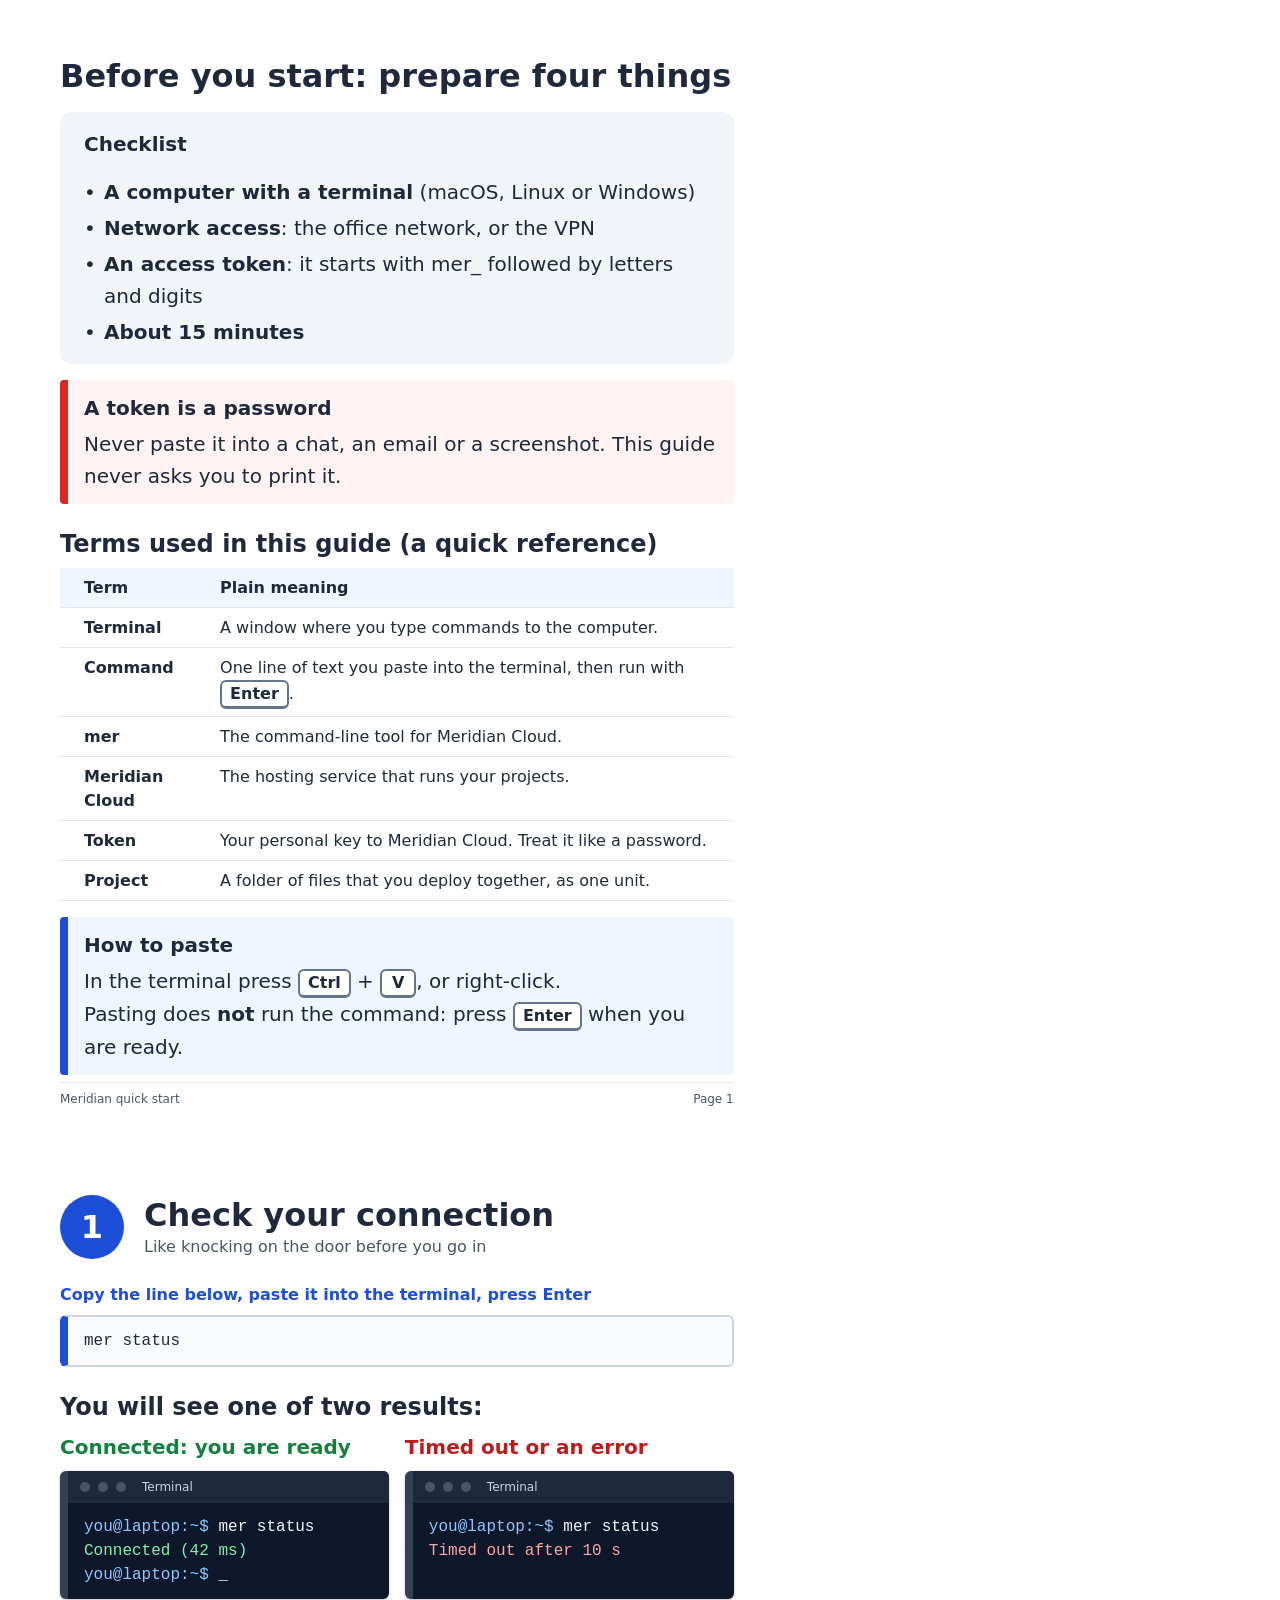
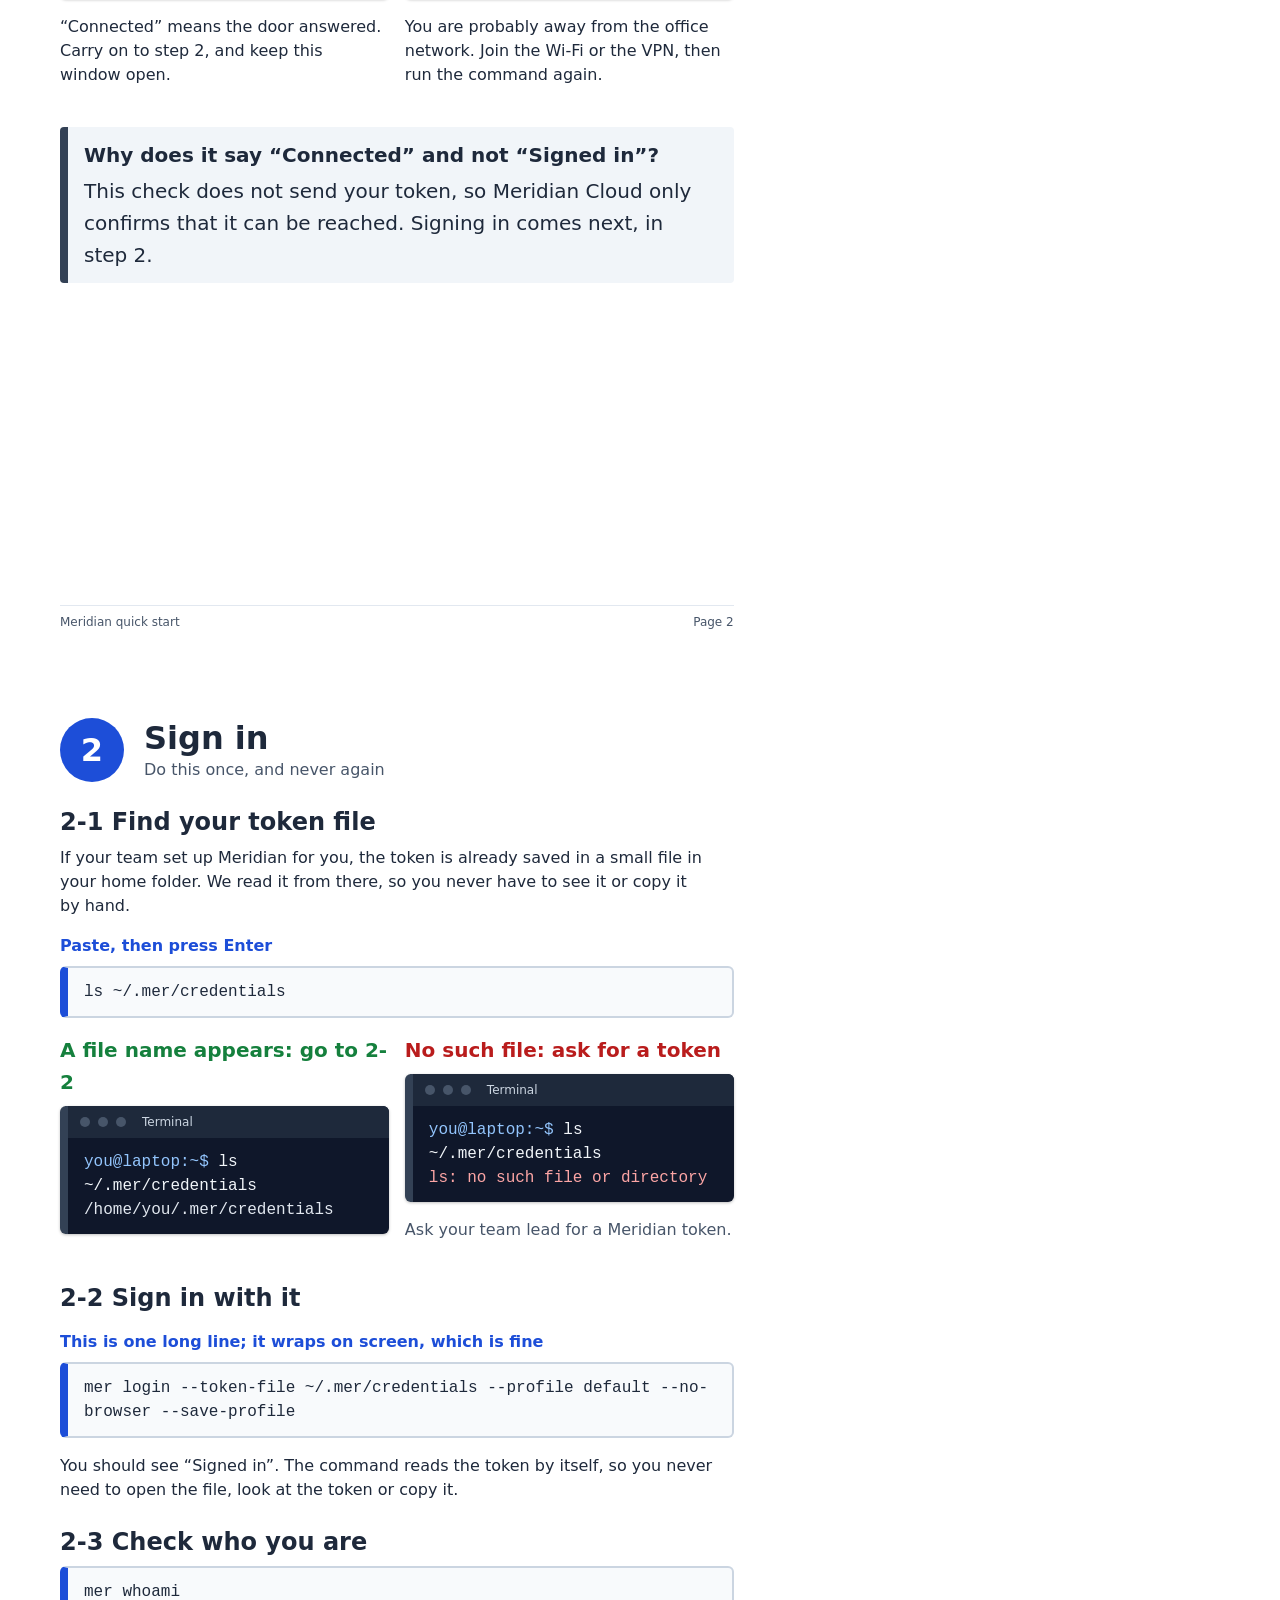
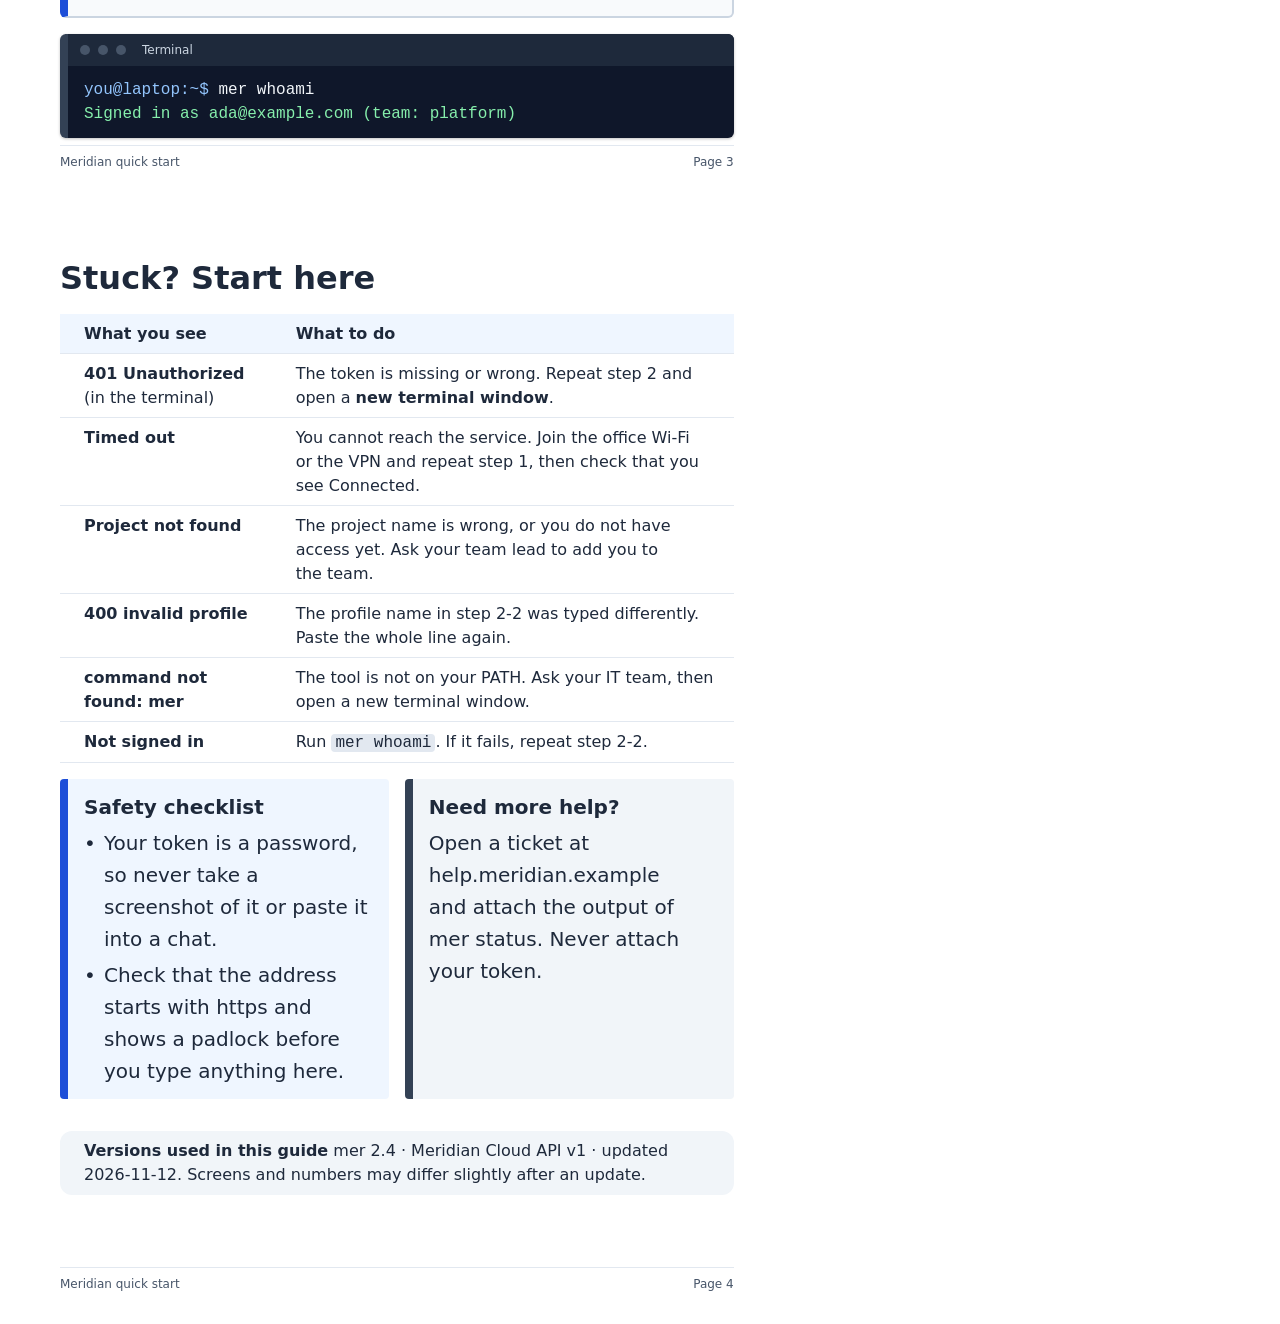
==== docs/demo/print/with/index.html @ 3ee17bae "Add printed documents: widow, typography and palette checks, print preset, example and site case - a" ====
<!doctype html>
<html lang="en">
<head>
<meta charset="utf-8">
<title>Meridian quick start (with skill)</title>
<link rel="stylesheet" href="tokens.css">
<style>
  :root{
    /* palette: one brand blue + one slate neutral scale; green/red only ever mean pass/fail */
    --ink:#1e293b; --muted:#475569; --brand:#1d4ed8; --brand-50:#eff6ff; --brand-100:#dbeafe;
    --n-50:#f8fafc; --n-100:#f1f5f9; --n-200:#e2e8f0; --n-300:#cbd5e1; --n-500:#64748b; --n-700:#334155; --n-900:#0f172a;
    --ok:#15803d; --bad:#b91c1c; --bad-bar:#dc2626; --bad-50:#fef2f2;
    --term:var(--n-900); --card:var(--n-100); --line:var(--n-200);
    --sans:"Segoe UI",system-ui,-apple-system,Roboto,"Helvetica Neue",Arial,sans-serif; --mono:Consolas,"Cascadia Mono",monospace;
  }
  @page{ size:A4; margin:0 }
  *{ box-sizing:border-box; -webkit-print-color-adjust:exact; print-color-adjust:exact }
  html,body{ margin:0; background:#fff; color:var(--ink) }
  body{ font-family:var(--sans); font-size:var(--fs-md); line-height:var(--lh-md);  }
  .page{ width:210mm; min-height:297mm; padding:var(--page-top) var(--page-x) var(--page-bottom); position:relative; page-break-after:always }
  .page:last-child{ page-break-after:auto }
  .page > :nth-last-child(2){ margin-bottom:0 } /* last content block (the footer is the last child); the sheet's bottom padding is its margin */
  .foot{ position:absolute; left:var(--page-x); right:var(--page-x); bottom:var(--space-8); font-size:var(--fs-xs); line-height:var(--lh-xs);
         color:var(--muted); display:flex; justify-content:space-between; border-top:1px solid var(--line); padding-top:var(--space-2) }
  h1{ font-size:var(--fs-2xl); line-height:var(--lh-2xl); margin:0 0 var(--space-4) }
  h2{ font-size:var(--fs-xl); line-height:var(--lh-xl); margin:0 0 var(--space-4) }
  h3{ font-size:var(--fs-lg); line-height:var(--lh-lg); margin:var(--space-6) 0 var(--space-2) }
  p{ margin:0 0 var(--space-4) }
  p,li,td,th,.card,.tip,.warn,.bad{ text-wrap:pretty } /* no stub last lines */
  h1,h2,.head .sub,.cmdlabel{ text-wrap:balance }
  .muted{ color:var(--muted) }
  .t-xs{ font-size:var(--fs-xs); line-height:var(--lh-xs) }
  .t-sm{ font-size:var(--fs-sm); line-height:var(--lh-sm) }
  .t-md{ font-size:var(--fs-md); line-height:var(--lh-md) }
  .head{ display:flex; align-items:center; gap:var(--space-5); margin-bottom:var(--space-6) }
  .badge{ flex:none; width:var(--badge); height:var(--badge); border-radius:50%; background:var(--brand); color:#fff;
          font-weight:700; font-size:var(--fs-xl); line-height:var(--lh-xl); display:flex; align-items:center; justify-content:center }
  .head h2{ margin:0 }
  .head .sub{ color:var(--muted); font-size:var(--fs-sm); line-height:var(--lh-sm) }
  .card{ background:var(--card); border-left:var(--bar) solid transparent; border-radius:var(--radius-lg); padding:var(--space-4); margin:0 0 var(--space-4) }
  .tip,.warn,.bad{ border-left:var(--bar) solid var(--brand); border-radius:var(--radius-sm); padding:var(--space-3) var(--space-4); margin:0 0 var(--space-4) }
  .tip{ background:var(--brand-50) } .warn{ background:var(--n-100); border-left-color:var(--n-700) } .bad{ background:var(--bad-50); border-left-color:var(--bad-bar) }
  .tip b,.warn b,.bad b{ display:block; margin-bottom:var(--space-1) }
  .compact{ padding:var(--space-2) var(--space-4) }
  ol.steps{ margin:0 0 var(--space-4); padding-left:var(--inset) } ol.steps li{ margin:0 0 var(--space-2) }
  .key{ display:inline-block; min-width:36px; text-align:center; padding:0 var(--space-2); border:2px solid #64748b; border-bottom-width:3px;
        border-radius:var(--radius-md); background:#fff; font-weight:700; font-size:var(--fs-sm); line-height:var(--lh-sm) }
  code,.mono{ font-family:var(--mono) }
  code{ background:#e2e8f0; padding:0 var(--space-1); border-radius:var(--radius-sm); font-size:var(--fs-sm); line-height:var(--lh-sm) }

  .cmdlabel{ font-size:var(--fs-sm); line-height:var(--lh-sm); color:var(--brand); font-weight:700; margin:var(--space-4) 0 var(--space-2) }
  .cmd{ background:var(--n-50); border:2px solid var(--n-300); border-left:var(--bar) solid var(--brand); border-radius:var(--radius-md); padding:var(--space-3) var(--space-4);
        font-family:var(--mono); font-size:var(--fs-sm); line-height:var(--lh-sm); white-space:pre-wrap; overflow-wrap:anywhere; word-break:normal; color:var(--ink); margin:0 0 var(--space-4) }
  .cmd.json{ font-size:var(--fs-xs); line-height:var(--lh-xs); white-space:pre; overflow-wrap:normal }
  .term{ background:var(--term); border-left:var(--bar) solid #334155; border-radius:var(--radius-md); overflow:hidden; margin:0 0 var(--space-4); box-shadow:0 1px 3px rgba(0,0,0,.25) }
  .term .bar{ background:#1e293b; color:#cbd5e1; font-size:var(--fs-xs); line-height:var(--lh-xs); padding:var(--space-2) var(--space-3); display:flex; gap:var(--space-2); align-items:center }
  .term .bar i{ width:10px; height:10px; border-radius:50%; background:#475569; display:inline-block }
  .term .bar span{ margin-left:var(--space-2) }
  .term pre{ margin:0; padding:var(--space-3) var(--space-4); color:#e2e8f0; font-family:var(--mono); font-size:var(--fs-sm); line-height:var(--lh-sm); white-space:pre-wrap; overflow-wrap:anywhere }
  .term .p{ color:#93c5fd } .term .c{ color:#f1f5f9 } .term .g{ color:#86efac } .term .r{ color:#fca5a5 } .term .d{ color:#94a3b8 }
  .shot{ text-align:center; margin:0 0 var(--space-4) } .shot svg{ display:block; margin:0 auto; max-width:100%; height:auto }
  .cap{ font-size:var(--fs-xs); line-height:var(--lh-xs); color:var(--muted); text-align:center; margin-top:var(--space-2) }
  table{ border-collapse:collapse; width:100%; font-size:var(--fs-sm); line-height:var(--lh-sm); margin:0 0 var(--space-4) }
  th,td{ border:0; box-shadow:inset 0 -1px 0 var(--line); padding:var(--space-2) var(--space-4) var(--space-2) var(--inset); text-align:left; vertical-align:top }
  th{ background:var(--brand-50) }
  .two .term{ min-height:var(--term-pair-h) }
  .two{ display:grid; grid-template-columns:1fr 1fr; gap:var(--space-4); margin:0 0 var(--space-4) }
  .ok,.no{ margin:0 0 var(--space-2); font-weight:700 } .ok{ color:var(--ok) } .no{ color:var(--bad) }
  .dots{ margin:0; padding:0; list-style:none } .dots li{ position:relative; padding-left:var(--space-5) } .dots li + li{ margin-top:var(--space-1) }
  .dots li::before{ content:"•"; position:absolute; left:0 }
  .cover{ background:linear-gradient(180deg,#eff6ff 0%,#fff 60%) }
  .tag{ display:inline-block; background:var(--brand); color:#fff; border-radius:var(--space-5); padding:var(--space-1) var(--space-4); font-size:var(--fs-sm); line-height:var(--lh-sm); margin-right:var(--space-2) }
  svg text.s-xs{ font-size:var(--fs-xs); line-height:var(--lh-xs) } svg text.s-sm{ font-size:var(--fs-sm); line-height:var(--lh-sm) }
  svg text.s-md{ font-size:var(--fs-md); line-height:var(--lh-md) } svg text.s-lg{ font-size:var(--fs-lg); line-height:var(--lh-lg) }
  svg text.s-xl{ font-size:var(--fs-xl); line-height:var(--lh-xl) }
  /* utilities last, so they win over component margins */
  .mt-2{ margin-top:var(--space-2) } .mt-6{ margin-top:var(--space-6) } .mt-8{ margin-top:var(--space-8) } .mt-12{ margin-top:var(--space-12) }
</style>
</head>
<body>

<section data-qa="page" class="page">
  <h2 data-qa="title">Before you start: prepare four things</h2>
  <div data-qa="callout" class="card t-md"><p><b>Checklist</b></p><ul class="dots"><li><b>A computer with a terminal</b> (macOS, Linux or Windows)</li><li><b>Network access</b>: the office network, or the VPN</li><li><b>An access token</b>: it starts with mer_ followed by letters and digits</li><li><b>About 15 minutes</b></li></ul></div>
  <div data-qa="callout" class="bad"><b>A token is a password</b>
    Never paste it into a chat, an email or a screenshot. This guide never asks you to print it.</div>
  <h3>Terms used in this guide (a quick reference)</h3>
  <table data-qa="table">
    <tr><th style="width:36mm">Term</th><th>Plain meaning</th></tr>
    <tr><td><b>Terminal</b></td><td>A window where you type commands to the computer.</td></tr>
    <tr><td><b>Command</b></td><td>One line of text you paste into the terminal, then run with <span class="key">Enter</span>.</td></tr>
    <tr><td><b>mer</b></td><td>The command-line tool for Meridian Cloud.</td></tr>
    <tr><td><b>Meridian Cloud</b></td><td>The hosting service that runs your projects.</td></tr>
    <tr><td><b>Token</b></td><td>Your personal key to Meridian Cloud. Treat it like a password.</td></tr>
    <tr><td><b>Project</b></td><td>A folder of files that you deploy together, as one unit.</td></tr>
  </table>
  <div data-qa="callout" class="tip mt-5"><b>How to paste</b>
    In the terminal press <span class="key">Ctrl</span> + <span class="key">V</span>, or right-click.<br>
    Pasting does <b style="display:inline">not</b> run the command: press <span class="key">Enter</span> when you are ready.</div>
  <div data-qa="foot" class="foot"><span>Meridian quick start</span><span>Page 1</span></div>
</section>

<section data-qa="page" class="page">
  <div data-qa="head" class="head"><div data-qa="badge" class="badge">1</div><div><h2 data-qa="title">Check your connection</h2><div class="sub">Like knocking on the door before you go in</div></div></div>
  <div data-qa="cmd-label" class="cmdlabel">Copy the line below, paste it into the terminal, press Enter</div>
  <div data-qa="cmd" class="cmd">mer status</div>
  <h3>You will see one of two results:</h3>
  <div data-qa="two" class="two">
    <div>
      <div class="ok">Connected: you are ready</div>
      <div data-qa="term" class="term"><div class="bar"><i></i><i></i><i></i><span>Terminal</span></div>
<pre data-qa="term-body"><span class="p">you@laptop:~$</span> <span class="c">mer status</span>
<span class="g">Connected (42 ms)</span>
<span class="p">you@laptop:~$</span> _</pre></div>
      <p class="t-sm">“Connected” means the door answered. Carry on to step 2, and keep this window open.</p>
    </div>
    <div>
      <div class="no">Timed out or an error</div>
      <div data-qa="term" class="term"><div class="bar"><i></i><i></i><i></i><span>Terminal</span></div>
<pre data-qa="term-body"><span class="p">you@laptop:~$</span> <span class="c">mer status</span>
<span class="r">Timed out after 10 s</span></pre></div>
      <p class="t-sm">You are probably away from the office network. Join the Wi-Fi or the VPN, then run the command again.</p>
    </div>
  </div>
  <div data-qa="callout" class="warn mt-6"><b>Why does it say “Connected” and not “Signed in”?</b>
    This check does not send your token, so Meridian Cloud only confirms that it can be reached. Signing in comes next, in step 2.</div>
  <div data-qa="foot" class="foot"><span>Meridian quick start</span><span>Page 2</span></div>
</section>

<section data-qa="page" class="page">
  <div data-qa="head" class="head"><div data-qa="badge" class="badge">2</div><div><h2 data-qa="title">Sign in</h2><div class="sub">Do this once, and never again</div></div></div>
  <h3>2-1  Find your token file</h3>
  <p class="t-sm">If your team set up Meridian for you, the token is already saved in a small file in your home folder. We read it from there, so you never have to see it or copy it by hand.</p>
  <div data-qa="cmd-label" class="cmdlabel">Paste, then press Enter</div>
  <div data-qa="cmd" class="cmd">ls ~/.mer/credentials</div>
  <div data-qa="two" class="two">
    <div>
      <div class="ok">A file name appears: go to 2-2</div>
      <div data-qa="term" class="term"><div class="bar"><i></i><i></i><i></i><span>Terminal</span></div>
<pre data-qa="term-body"><span class="p">you@laptop:~$</span> <span class="c">ls ~/.mer/credentials</span>
/home/you/.mer/credentials</pre></div>
    </div>
    <div>
      <div class="no">No such file: ask for a token</div>
      <div data-qa="term" class="term"><div class="bar"><i></i><i></i><i></i><span>Terminal</span></div>
<pre data-qa="term-body"><span class="p">you@laptop:~$</span> <span class="c">ls ~/.mer/credentials</span>
<span class="r">ls: no such file or directory</span></pre></div>
      <p class="muted t-sm">Ask your team lead for a Meridian token.</p>
    </div>
  </div>
  <h3>2-2  Sign in with it</h3>
  <div data-qa="cmd-label" class="cmdlabel">This is one long line; it wraps on screen, which is fine</div>
  <div data-qa="cmd" class="cmd">mer login --token-file ~/.mer/credentials --profile default --no-browser --save-profile</div>
  <p class="t-sm">You should see “Signed in”. The command reads the token by itself, so you never need to open the file, look at the token or copy it.</p>
  <h3>2-3  Check who you are</h3>
  <div data-qa="cmd" class="cmd">mer whoami</div>
  <div data-qa="term" class="term"><div class="bar"><i></i><i></i><i></i><span>Terminal</span></div>
<pre data-qa="term-body"><span class="p">you@laptop:~$</span> <span class="c">mer whoami</span>
<span class="g">Signed in as ada@example.com (team: platform)</span></pre></div>
  <div data-qa="foot" class="foot"><span>Meridian quick start</span><span>Page 3</span></div>
</section>

<section data-qa="page" class="page">
  <h2 data-qa="title">Stuck? Start here</h2>
  <table data-qa="table">
    <tr><th style="width:56mm">What you see</th><th>What to do</th></tr>
    <tr><td><b>401 Unauthorized</b><br>(in the terminal)</td><td>The token is missing or wrong. Repeat step 2 and open a <b>new terminal window</b>.</td></tr>
    <tr><td><b>Timed out</b></td><td>You cannot reach the service. Join the office Wi-Fi or the VPN and repeat step 1, then check that you see Connected.</td></tr>
    <tr><td><b>Project not found</b></td><td>The project name is wrong, or you do not have access yet. Ask your team lead to add you to the team.</td></tr>
    <tr><td><b>400 invalid profile</b></td><td>The profile name in step 2-2 was typed differently. Paste the whole line again.</td></tr>
    <tr><td><b>command not found: mer</b></td><td>The tool is not on your PATH. Ask your IT team, then open a new terminal window.</td></tr>
    <tr><td><b>Not signed in</b></td><td>Run <code>mer whoami</code>. If it fails, repeat step 2-2.</td></tr>
  </table>
  <div data-qa="two" class="two">
    <div data-qa="callout" class="tip"><b>Safety checklist</b>
      <ul class="dots"><li>Your token is a password, so never take a screenshot of it or paste it into a chat.</li><li>Check that the address starts with https and shows a padlock before you type anything here.</li></ul></div>
    <div data-qa="callout" class="warn"><b>Need more help?</b>
      Open a ticket at help.meridian.example and attach the output of mer status. Never attach your token.</div>
  </div>
  <div data-qa="callout" class="card compact t-sm"><b>Versions used in this guide</b>  mer 2.4 · Meridian Cloud API v1 · updated 2026-11-12. Screens and numbers may differ slightly after an update.</div>
  <div data-qa="foot" class="foot"><span>Meridian quick start</span><span>Page 4</span></div>
</section>

</body>
</html>
---- docs/demo/print/with/tokens.css ----
/* Layout and type tokens. The only file allowed to hold raw px for spacing, sizes, offsets and type.
   Load this first. Every component sheet uses var(--...) from here.
   Rules: spacing is a 4px step. Line heights are px on the same 4px grid, paired with a font size.
   A value off this scale needs a same-line "px-ok: <reason>" comment.
   Breakpoints cannot be CSS variables inside @media; keep them in one place (see --bp-* below) and
   list the same widths in the guard config's "viewports". */
:root {
  /* spacing: 4px scale */
  --space-0: 0;
  --space-1: 4px;
  --space-2: 8px;
  --space-3: 12px;
  --space-4: 16px;
  --space-5: 20px;
  --space-6: 24px;
  --space-8: 32px;
  --space-10: 40px;
  --space-12: 48px;
  --space-16: 64px;
  --space-24: 96px;
  --hairline: 2px; /* px-ok: seams only (grid hairlines, segmented tracks) */

  /* type scale: each size has one line height on the 4px grid. Use them as pairs. */
  /* A4 print guide scale (px; 1px = 0.75pt). Sizes follow a modular scale on the 4px grid:
     12 > 16 > 20 > 24 > 32 > 40, adjacent ratios 1.33 / 1.25 / 1.20 / 1.33 / 1.25.
     Line height is 1.5-1.6x for CJK prose (clreq: line gap 50%-100% of the character frame) and 1.2-1.33x for headings. */
  --fs-xs: 12px;  --lh-xs: 16px;   /* footer, captions, JSON block, svg small labels */
  --fs-sm: 16px;  --lh-sm: 24px;   /* notes, code, terminals, tables */
  --fs-md: 20px;  --lh-md: 32px;   /* body text, steps */
  --fs-lg: 24px;  --lh-lg: 32px;   /* sub-headings (h3), svg mock-up headings */
  --fs-xl: 32px;  --lh-xl: 40px;   /* step titles, badge numbers */
  --fs-2xl: 40px; --lh-2xl: 48px;  /* cover title */
  --numeric: tabular-nums;         /* font-variant-numeric for every number column or counter */

  /* control heights: every button, input, select, chip in a row uses one of these */
  --control-sm: 32px;
  --control-md: 40px;
  --control-lg: 48px;
  --hit-min: 44px; /* coarse-pointer hit target; draw the visual box at a control height */

  /* icons sit in a fixed square slot, centred */
  --icon-sm: 16px;
  --icon-md: 20px;
  --icon-lg: 24px;

  /* columns */
  --content-col: 960px;
  --sidebar-w: 240px;
  --page-pad: var(--space-6);
  --gutter: var(--space-6);

  /* overlays */
  --popover-offset: var(--space-2); /* gap between a trigger and its menu/popover, every direction */
  --dialog-pad: var(--space-6);
  --dialog-w: 480px;

  /* A4 sheet: side/top/bottom padding of one page, and the accent bar every box shares */
  --page-x: 60px;
  --page-top: 56px;
  --page-bottom: 64px;
  --bar: 8px;
  --inset: 24px; /* text-left inside every box = --bar + 16px padding; lists and table cells start here too */
  --badge: 64px;
  --term-pair-h: 128px; /* paired terminals in the two-column rows are the same height (3 lines + title bar) */

  /* corners */
  --radius-sm: 4px;
  --radius-md: 6px;
  --radius-lg: 12px;

  /* breakpoints (documentation only; copy the numbers into @media and into the guard viewports) */
  --bp-tablet: 768px;
  --bp-desktop: 1280px;
}

/* Helpers that apply the tokens. Copy what you need into the project's base sheet. */
html { font-size: var(--fs-sm); line-height: var(--lh-sm); }
input, button, select, textarea { font-family: inherit; font-size: var(--fs-sm); line-height: var(--lh-sm); }
.content-col { width: min(var(--content-col), 100%); margin-inline: auto; }
.icon { flex: none; display: block; width: var(--icon-md); height: var(--icon-md); }
.num { font-variant-numeric: var(--numeric); text-align: end; }
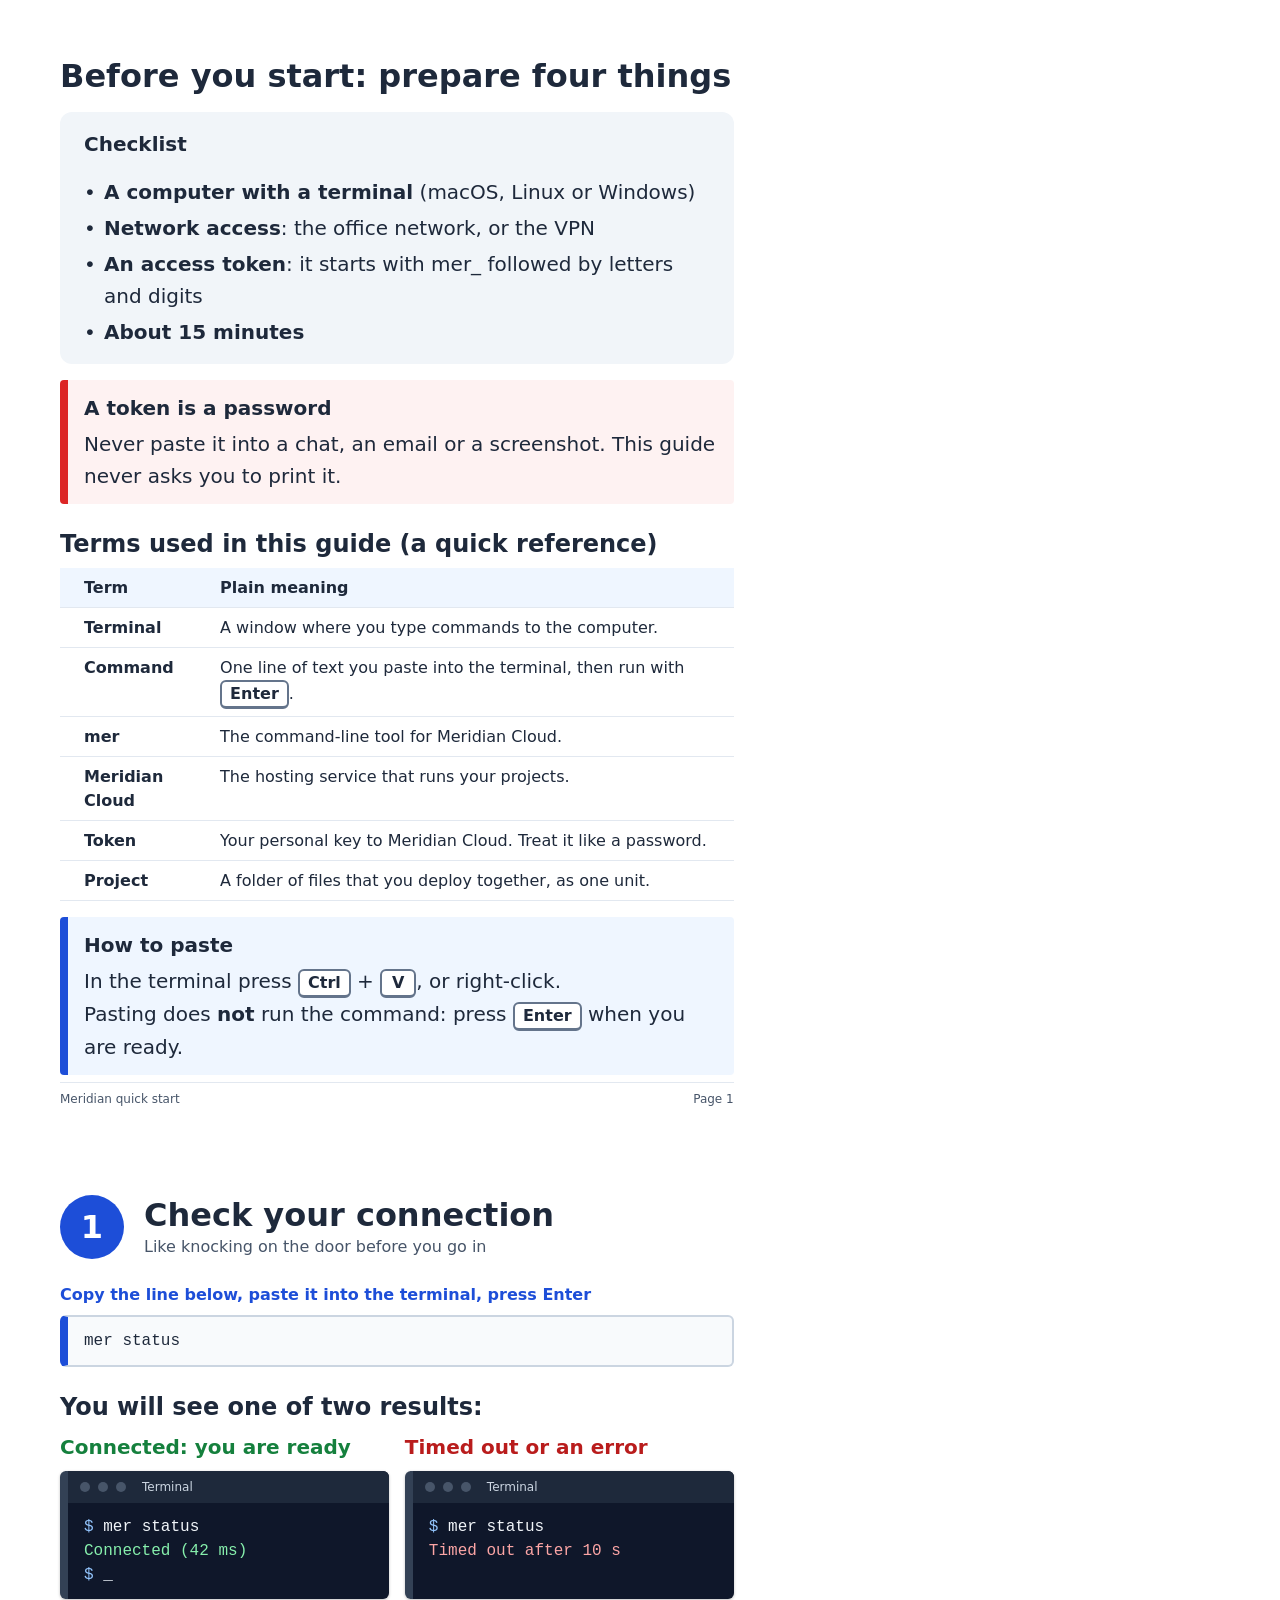
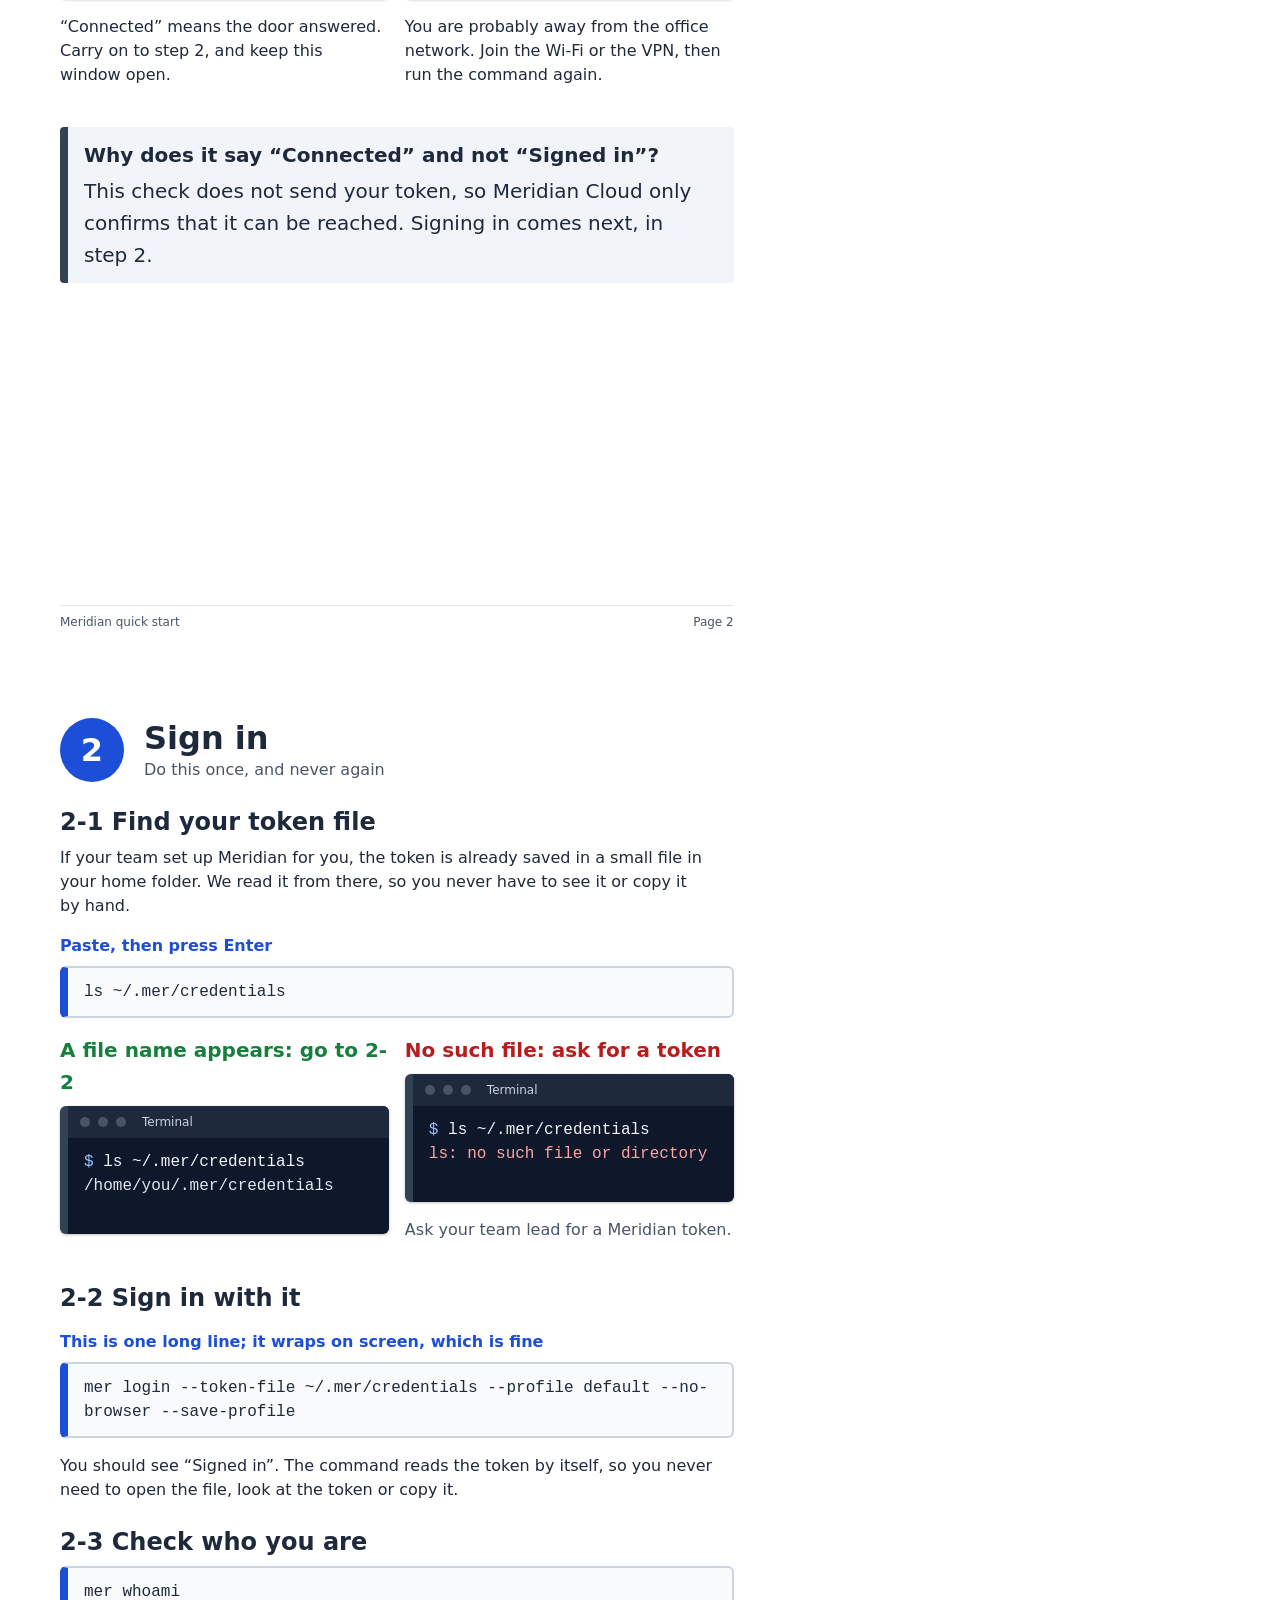
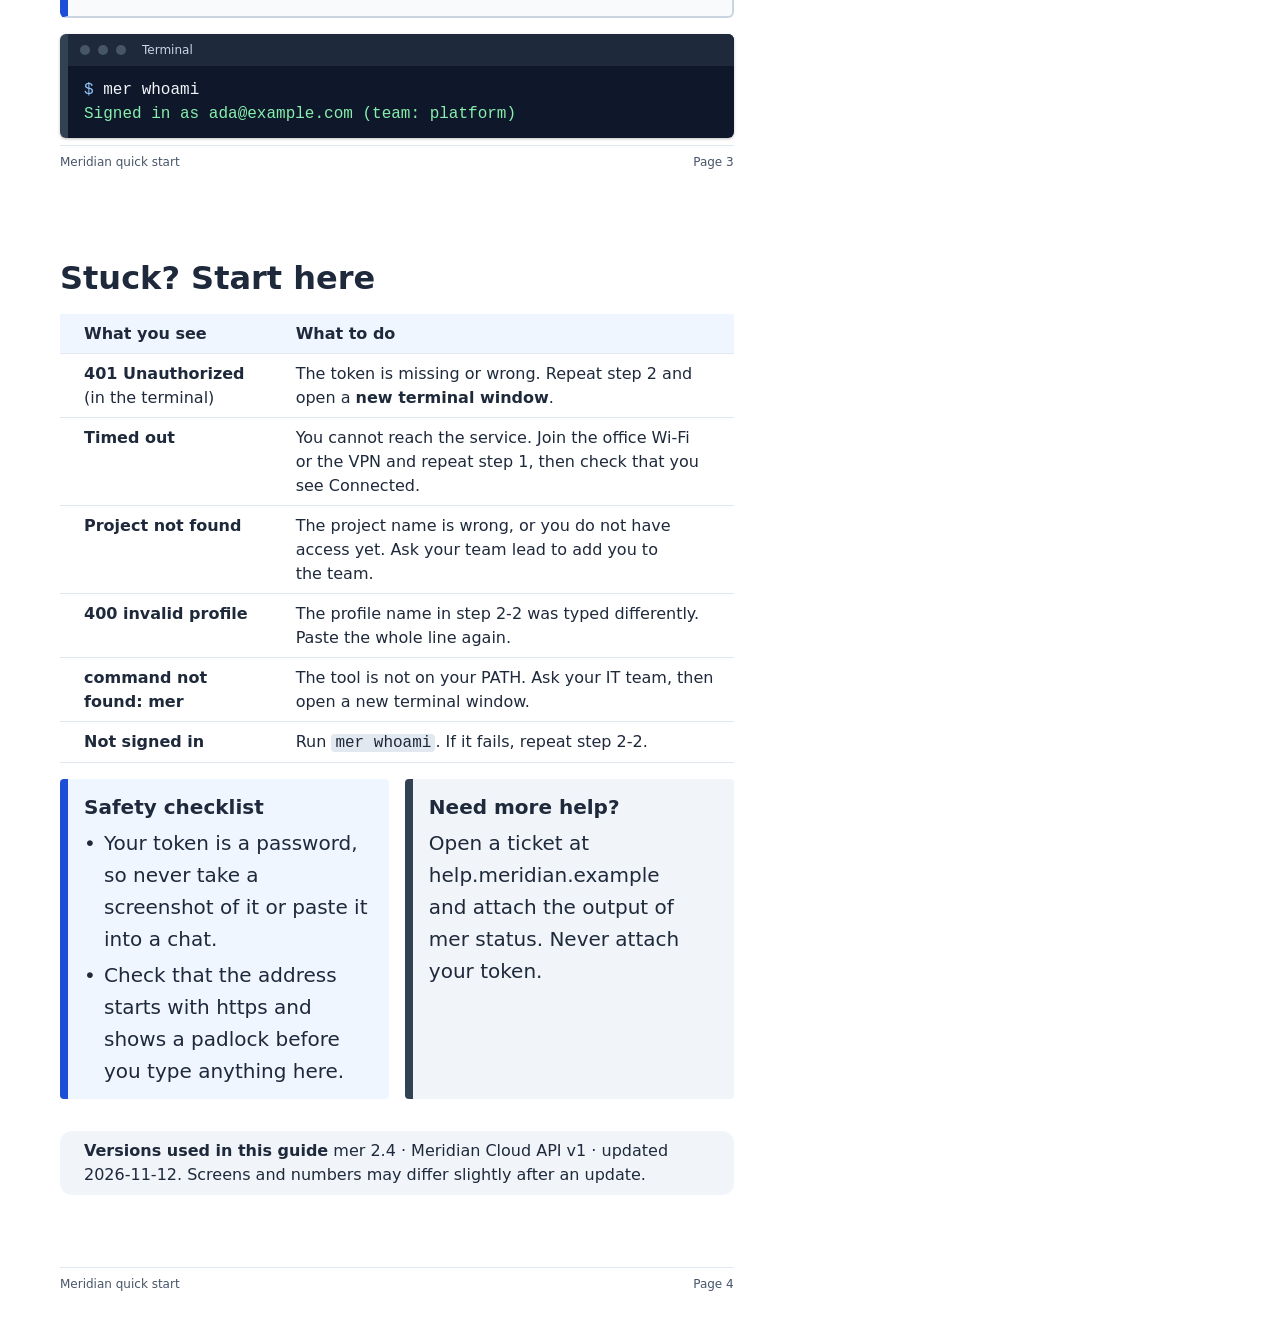
==== commit b2c95506: "Add noWrap check; fix a wrapped command in the print example Comparing the example before and after " ====
--- a/docs/demo/print/with/index.html
+++ b/docs/demo/print/with/index.html
@@ -109,15 +109,15 @@
     <div>
       <div class="ok">Connected: you are ready</div>
       <div data-qa="term" class="term"><div class="bar"><i></i><i></i><i></i><span>Terminal</span></div>
-<pre data-qa="term-body"><span class="p">you@laptop:~$</span> <span class="c">mer status</span>
+<pre data-qa="term-body"><span class="p">$</span> <span class="c">mer status</span>
 <span class="g">Connected (42 ms)</span>
-<span class="p">you@laptop:~$</span> _</pre></div>
+<span class="p">$</span> _</pre></div>
       <p class="t-sm">“Connected” means the door answered. Carry on to step 2, and keep this window open.</p>
     </div>
     <div>
       <div class="no">Timed out or an error</div>
       <div data-qa="term" class="term"><div class="bar"><i></i><i></i><i></i><span>Terminal</span></div>
-<pre data-qa="term-body"><span class="p">you@laptop:~$</span> <span class="c">mer status</span>
+<pre data-qa="term-body"><span class="p">$</span> <span class="c">mer status</span>
 <span class="r">Timed out after 10 s</span></pre></div>
       <p class="t-sm">You are probably away from the office network. Join the Wi-Fi or the VPN, then run the command again.</p>
     </div>
@@ -137,13 +137,13 @@
     <div>
       <div class="ok">A file name appears: go to 2-2</div>
       <div data-qa="term" class="term"><div class="bar"><i></i><i></i><i></i><span>Terminal</span></div>
-<pre data-qa="term-body"><span class="p">you@laptop:~$</span> <span class="c">ls ~/.mer/credentials</span>
+<pre data-qa="term-body"><span class="p">$</span> <span class="c">ls ~/.mer/credentials</span>
 /home/you/.mer/credentials</pre></div>
     </div>
     <div>
       <div class="no">No such file: ask for a token</div>
       <div data-qa="term" class="term"><div class="bar"><i></i><i></i><i></i><span>Terminal</span></div>
-<pre data-qa="term-body"><span class="p">you@laptop:~$</span> <span class="c">ls ~/.mer/credentials</span>
+<pre data-qa="term-body"><span class="p">$</span> <span class="c">ls ~/.mer/credentials</span>
 <span class="r">ls: no such file or directory</span></pre></div>
       <p class="muted t-sm">Ask your team lead for a Meridian token.</p>
     </div>
@@ -155,7 +155,7 @@
   <h3>2-3  Check who you are</h3>
   <div data-qa="cmd" class="cmd">mer whoami</div>
   <div data-qa="term" class="term"><div class="bar"><i></i><i></i><i></i><span>Terminal</span></div>
-<pre data-qa="term-body"><span class="p">you@laptop:~$</span> <span class="c">mer whoami</span>
+<pre data-qa="term-body"><span class="p">$</span> <span class="c">mer whoami</span>
 <span class="g">Signed in as ada@example.com (team: platform)</span></pre></div>
   <div data-qa="foot" class="foot"><span>Meridian quick start</span><span>Page 3</span></div>
 </section>
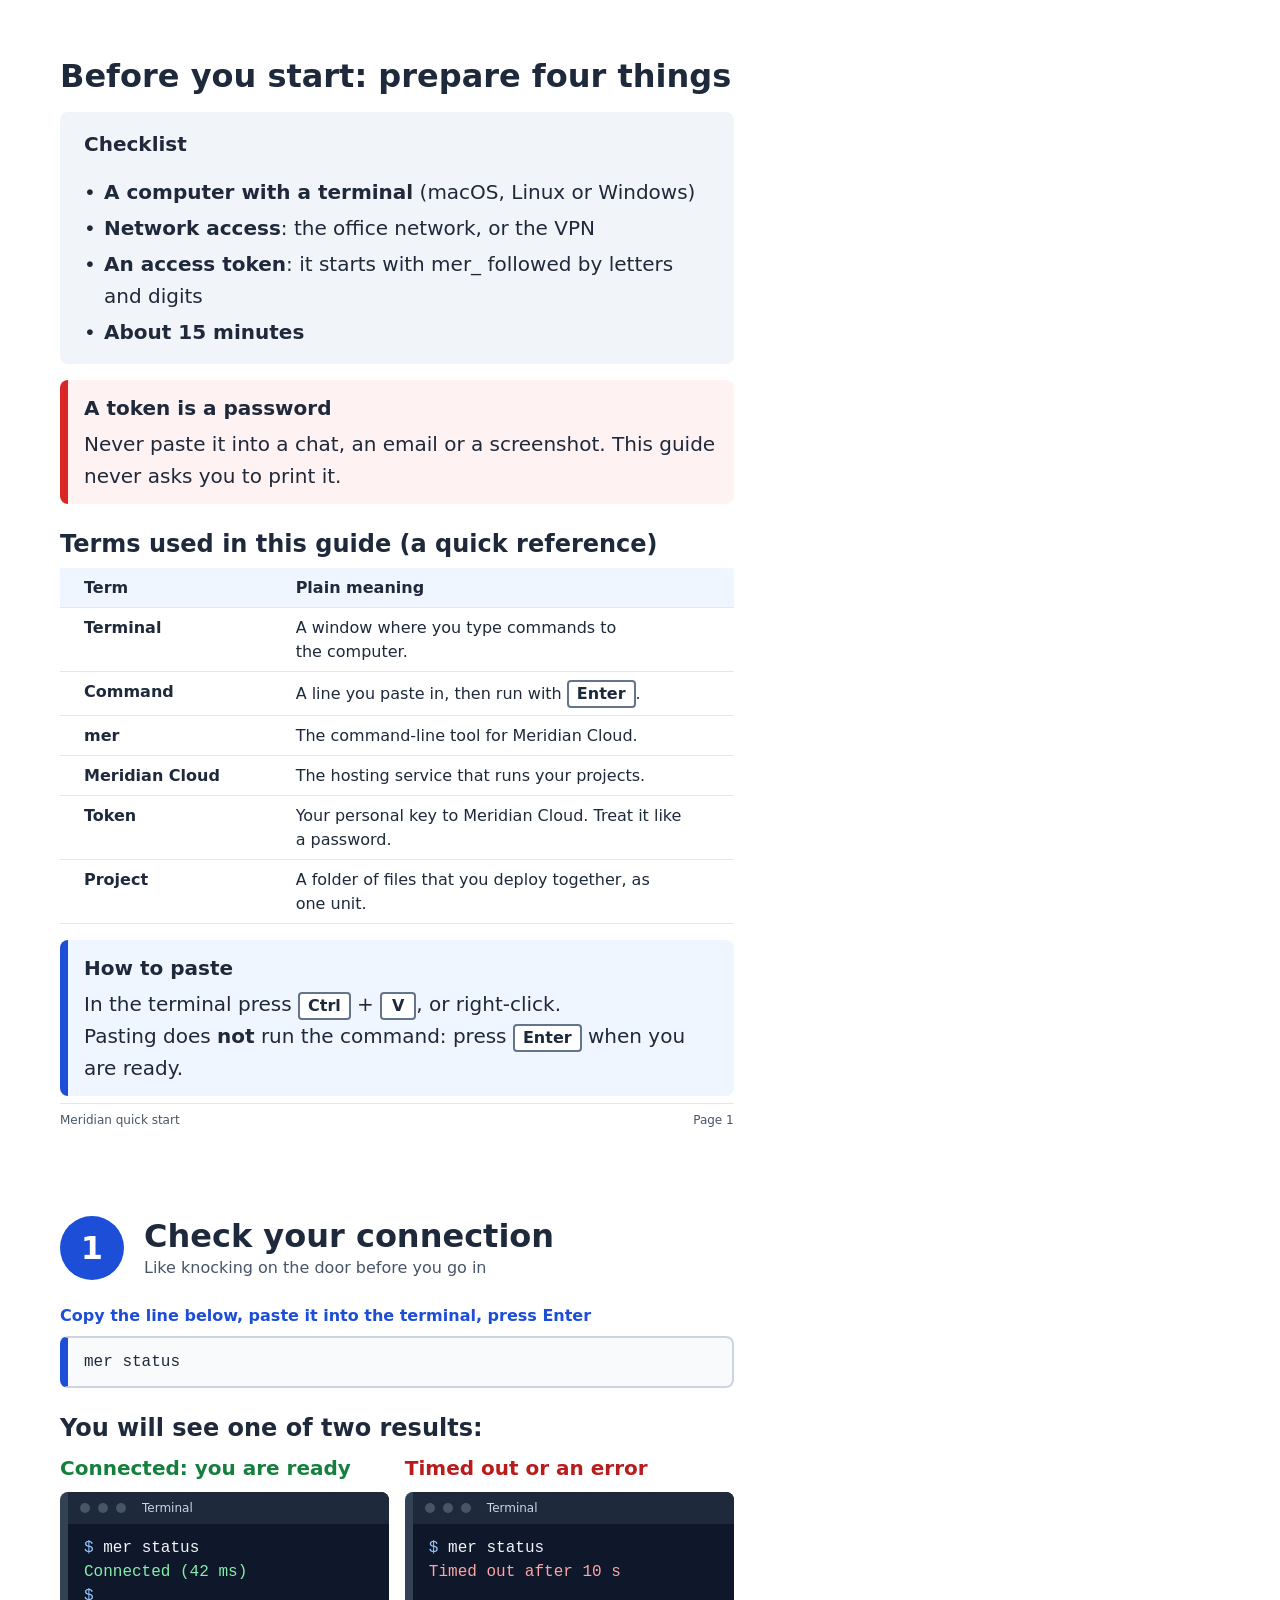
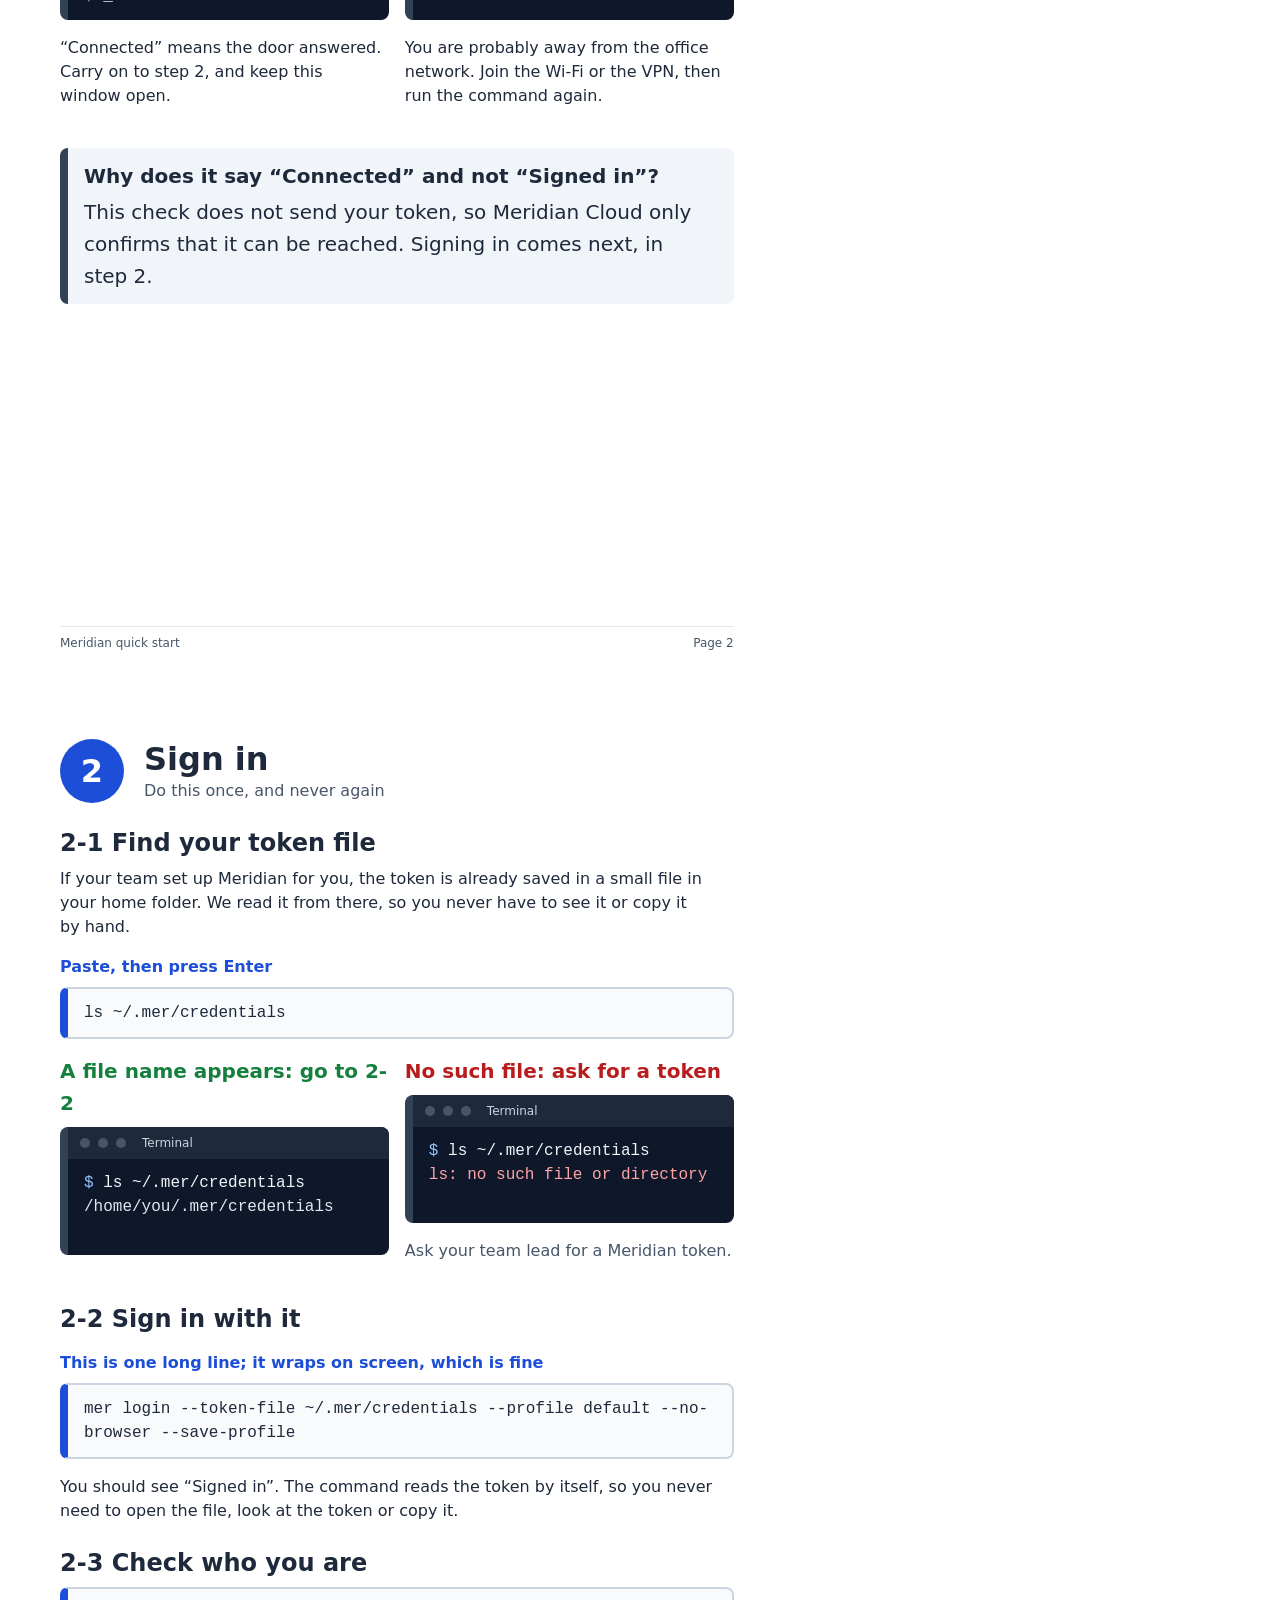
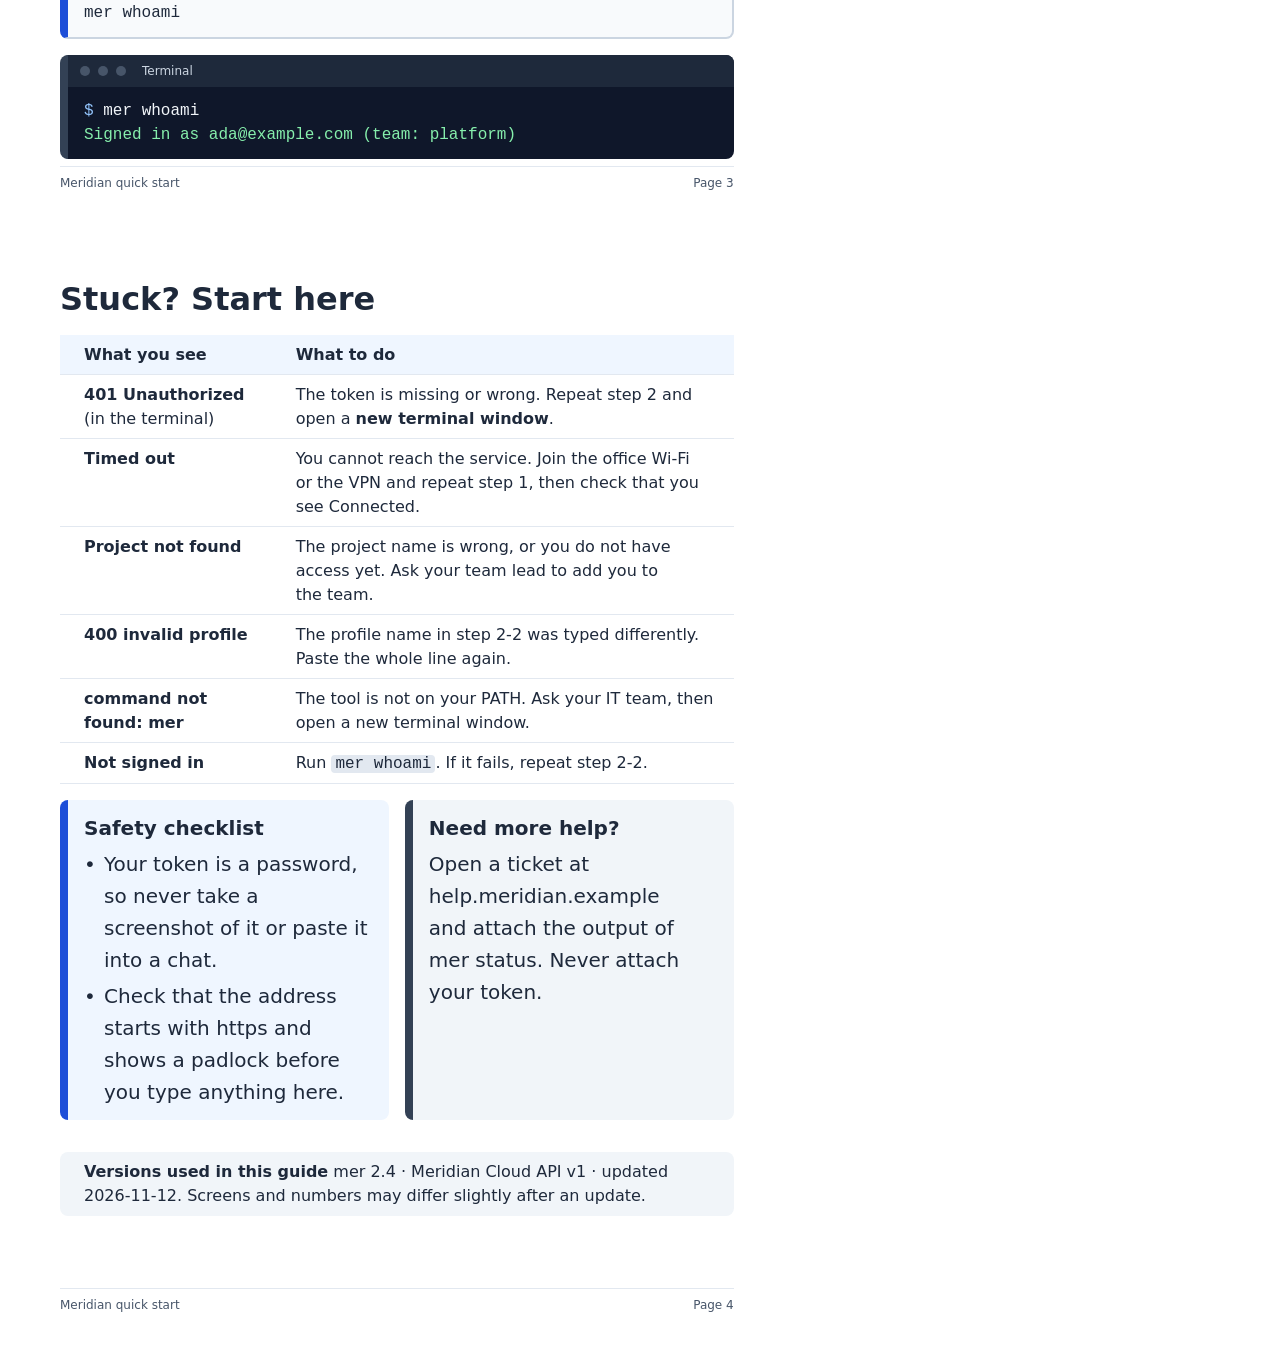
==== commit dd3ddb44: "Add consistency-check; compare-sheets lists text that grew; icon-aware text-left consistency-check.m" ====
--- a/docs/demo/print/with/index.html
+++ b/docs/demo/print/with/index.html
@@ -37,14 +37,14 @@
           font-weight:700; font-size:var(--fs-xl); line-height:var(--lh-xl); display:flex; align-items:center; justify-content:center }
   .head h2{ margin:0 }
   .head .sub{ color:var(--muted); font-size:var(--fs-sm); line-height:var(--lh-sm) }
-  .card{ background:var(--card); border-left:var(--bar) solid transparent; border-radius:var(--radius-lg); padding:var(--space-4); margin:0 0 var(--space-4) }
-  .tip,.warn,.bad{ border-left:var(--bar) solid var(--brand); border-radius:var(--radius-sm); padding:var(--space-3) var(--space-4); margin:0 0 var(--space-4) }
+  .card{ background:var(--card); border-left:var(--bar) solid transparent; border-radius:var(--radius-md); padding:var(--space-4); margin:0 0 var(--space-4) }
+  .tip,.warn,.bad{ border-left:var(--bar) solid var(--brand); border-radius:var(--radius-md); padding:var(--space-3) var(--space-4); margin:0 0 var(--space-4) }
   .tip{ background:var(--brand-50) } .warn{ background:var(--n-100); border-left-color:var(--n-700) } .bad{ background:var(--bad-50); border-left-color:var(--bad-bar) }
   .tip b,.warn b,.bad b{ display:block; margin-bottom:var(--space-1) }
   .compact{ padding:var(--space-2) var(--space-4) }
   ol.steps{ margin:0 0 var(--space-4); padding-left:var(--inset) } ol.steps li{ margin:0 0 var(--space-2) }
-  .key{ display:inline-block; min-width:36px; text-align:center; padding:0 var(--space-2); border:2px solid #64748b; border-bottom-width:3px;
-        border-radius:var(--radius-md); background:#fff; font-weight:700; font-size:var(--fs-sm); line-height:var(--lh-sm) }
+  .key{ display:inline-block; min-width:36px; text-align:center; padding:0 var(--space-2); border:2px solid #64748b;
+        border-radius:var(--radius-sm); background:#fff; font-weight:700; font-size:var(--fs-sm); line-height:var(--lh-sm) }
   code,.mono{ font-family:var(--mono) }
   code{ background:#e2e8f0; padding:0 var(--space-1); border-radius:var(--radius-sm); font-size:var(--fs-sm); line-height:var(--lh-sm) }
 
@@ -52,7 +52,7 @@
   .cmd{ background:var(--n-50); border:2px solid var(--n-300); border-left:var(--bar) solid var(--brand); border-radius:var(--radius-md); padding:var(--space-3) var(--space-4);
         font-family:var(--mono); font-size:var(--fs-sm); line-height:var(--lh-sm); white-space:pre-wrap; overflow-wrap:anywhere; word-break:normal; color:var(--ink); margin:0 0 var(--space-4) }
   .cmd.json{ font-size:var(--fs-xs); line-height:var(--lh-xs); white-space:pre; overflow-wrap:normal }
-  .term{ background:var(--term); border-left:var(--bar) solid #334155; border-radius:var(--radius-md); overflow:hidden; margin:0 0 var(--space-4); box-shadow:0 1px 3px rgba(0,0,0,.25) }
+  .term{ background:var(--term); border-left:var(--bar) solid #334155; border-radius:var(--radius-md); overflow:hidden; margin:0 0 var(--space-4) }
   .term .bar{ background:#1e293b; color:#cbd5e1; font-size:var(--fs-xs); line-height:var(--lh-xs); padding:var(--space-2) var(--space-3); display:flex; gap:var(--space-2); align-items:center }
   .term .bar i{ width:10px; height:10px; border-radius:50%; background:#475569; display:inline-block }
   .term .bar span{ margin-left:var(--space-2) }
@@ -75,6 +75,9 @@
   svg text.s-xl{ font-size:var(--fs-xl); line-height:var(--lh-xl) }
   /* utilities last, so they win over component margins */
   .mt-2{ margin-top:var(--space-2) } .mt-6{ margin-top:var(--space-6) } .mt-8{ margin-top:var(--space-8) } .mt-12{ margin-top:var(--space-12) }
+  /* one icon set: inline svg, 2px stroke at any size, takes the colour of the text around it */
+  svg.ic{ display:inline-block; width:1em; height:1em; vertical-align:-0.15em; flex:none }
+  b.n{ font-weight:700; color:var(--brand); margin-right:var(--space-1) } /* step numbers: brand colour, so they read as numbers and not as part of the sentence */
 </style>
 </head>
 <body>
@@ -86,9 +89,9 @@
     Never paste it into a chat, an email or a screenshot. This guide never asks you to print it.</div>
   <h3>Terms used in this guide (a quick reference)</h3>
   <table data-qa="table">
-    <tr><th style="width:36mm">Term</th><th>Plain meaning</th></tr>
+    <tr><th style="width:56mm">Term</th><th>Plain meaning</th></tr>
     <tr><td><b>Terminal</b></td><td>A window where you type commands to the computer.</td></tr>
-    <tr><td><b>Command</b></td><td>One line of text you paste into the terminal, then run with <span class="key">Enter</span>.</td></tr>
+    <tr><td><b>Command</b></td><td>A line you paste in, then run with <span class="key">Enter</span>.</td></tr>
     <tr><td><b>mer</b></td><td>The command-line tool for Meridian Cloud.</td></tr>
     <tr><td><b>Meridian Cloud</b></td><td>The hosting service that runs your projects.</td></tr>
     <tr><td><b>Token</b></td><td>Your personal key to Meridian Cloud. Treat it like a password.</td></tr>
--- a/docs/demo/print/with/tokens.css
+++ b/docs/demo/print/with/tokens.css
@@ -65,7 +65,7 @@
 
   /* corners */
   --radius-sm: 4px;
-  --radius-md: 6px;
+  --radius-md: 8px;
   --radius-lg: 12px;
 
   /* breakpoints (documentation only; copy the numbers into @media and into the guard viewports) */
